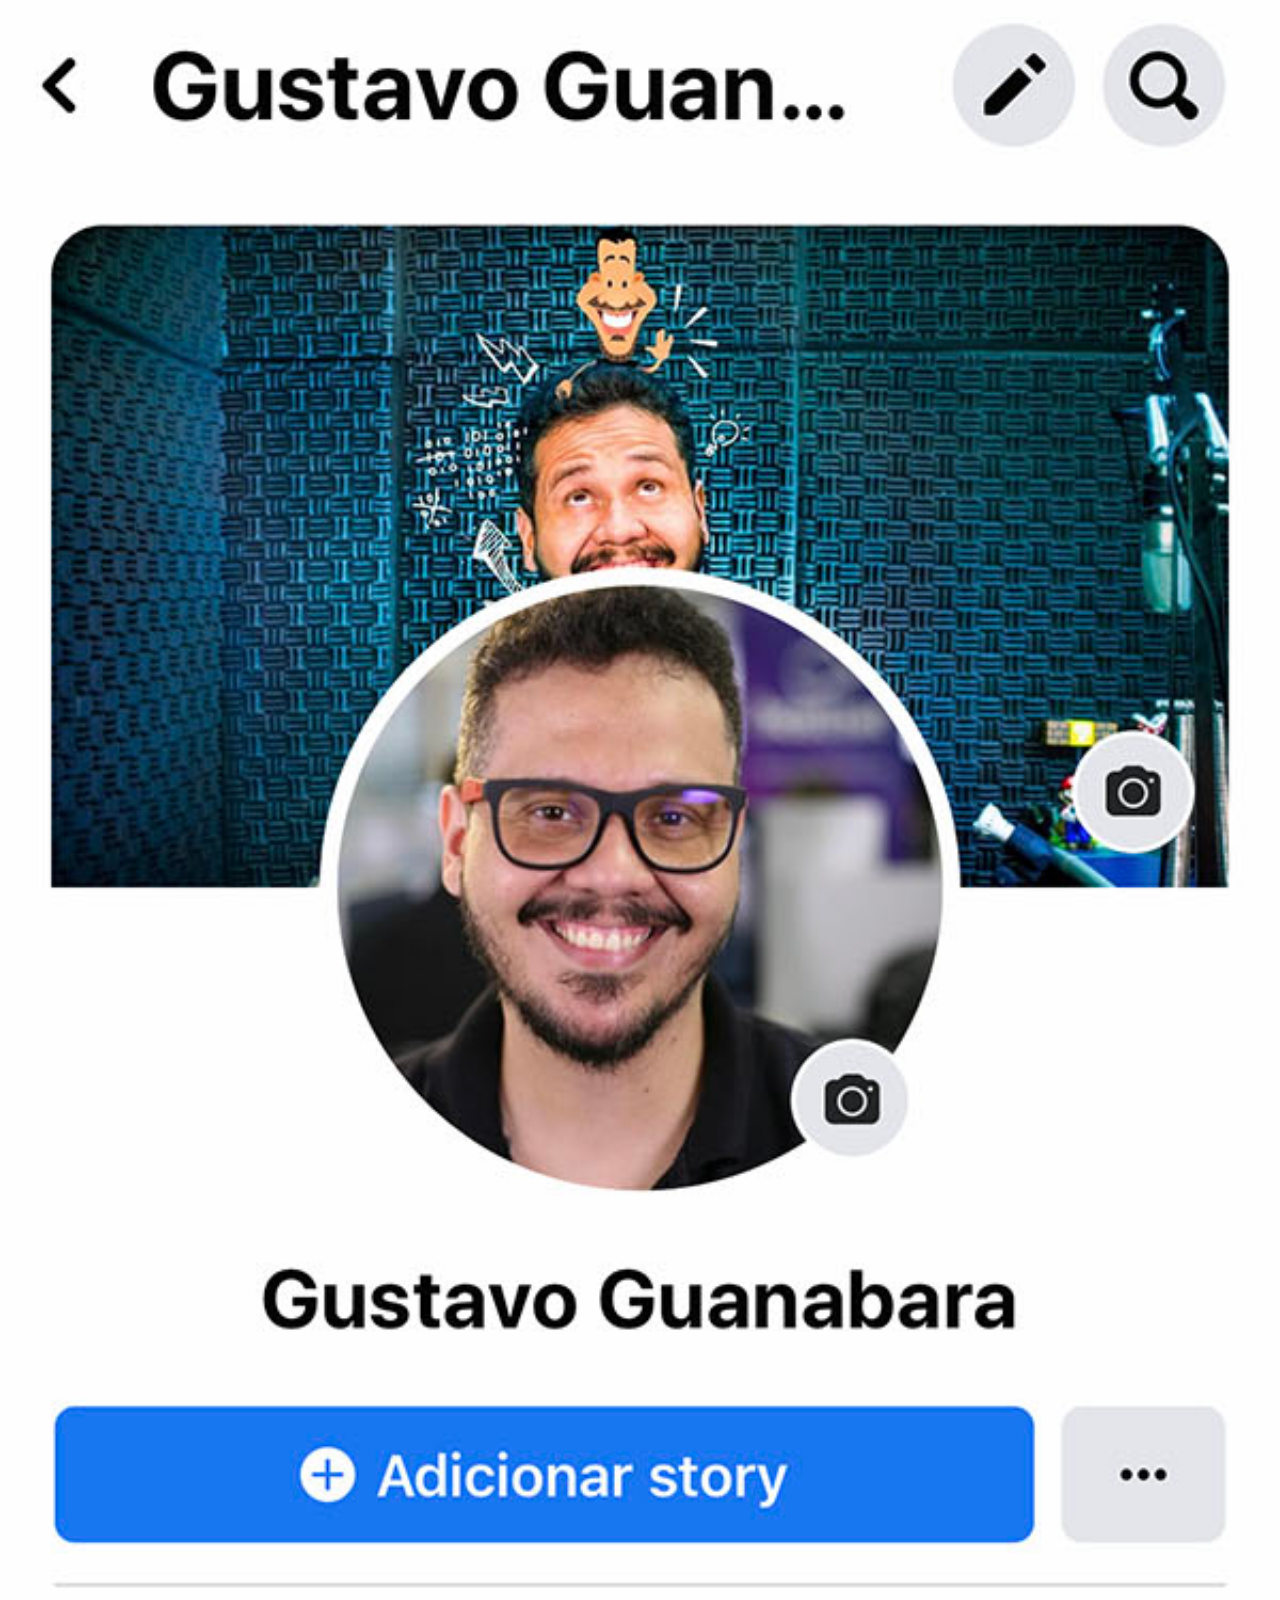
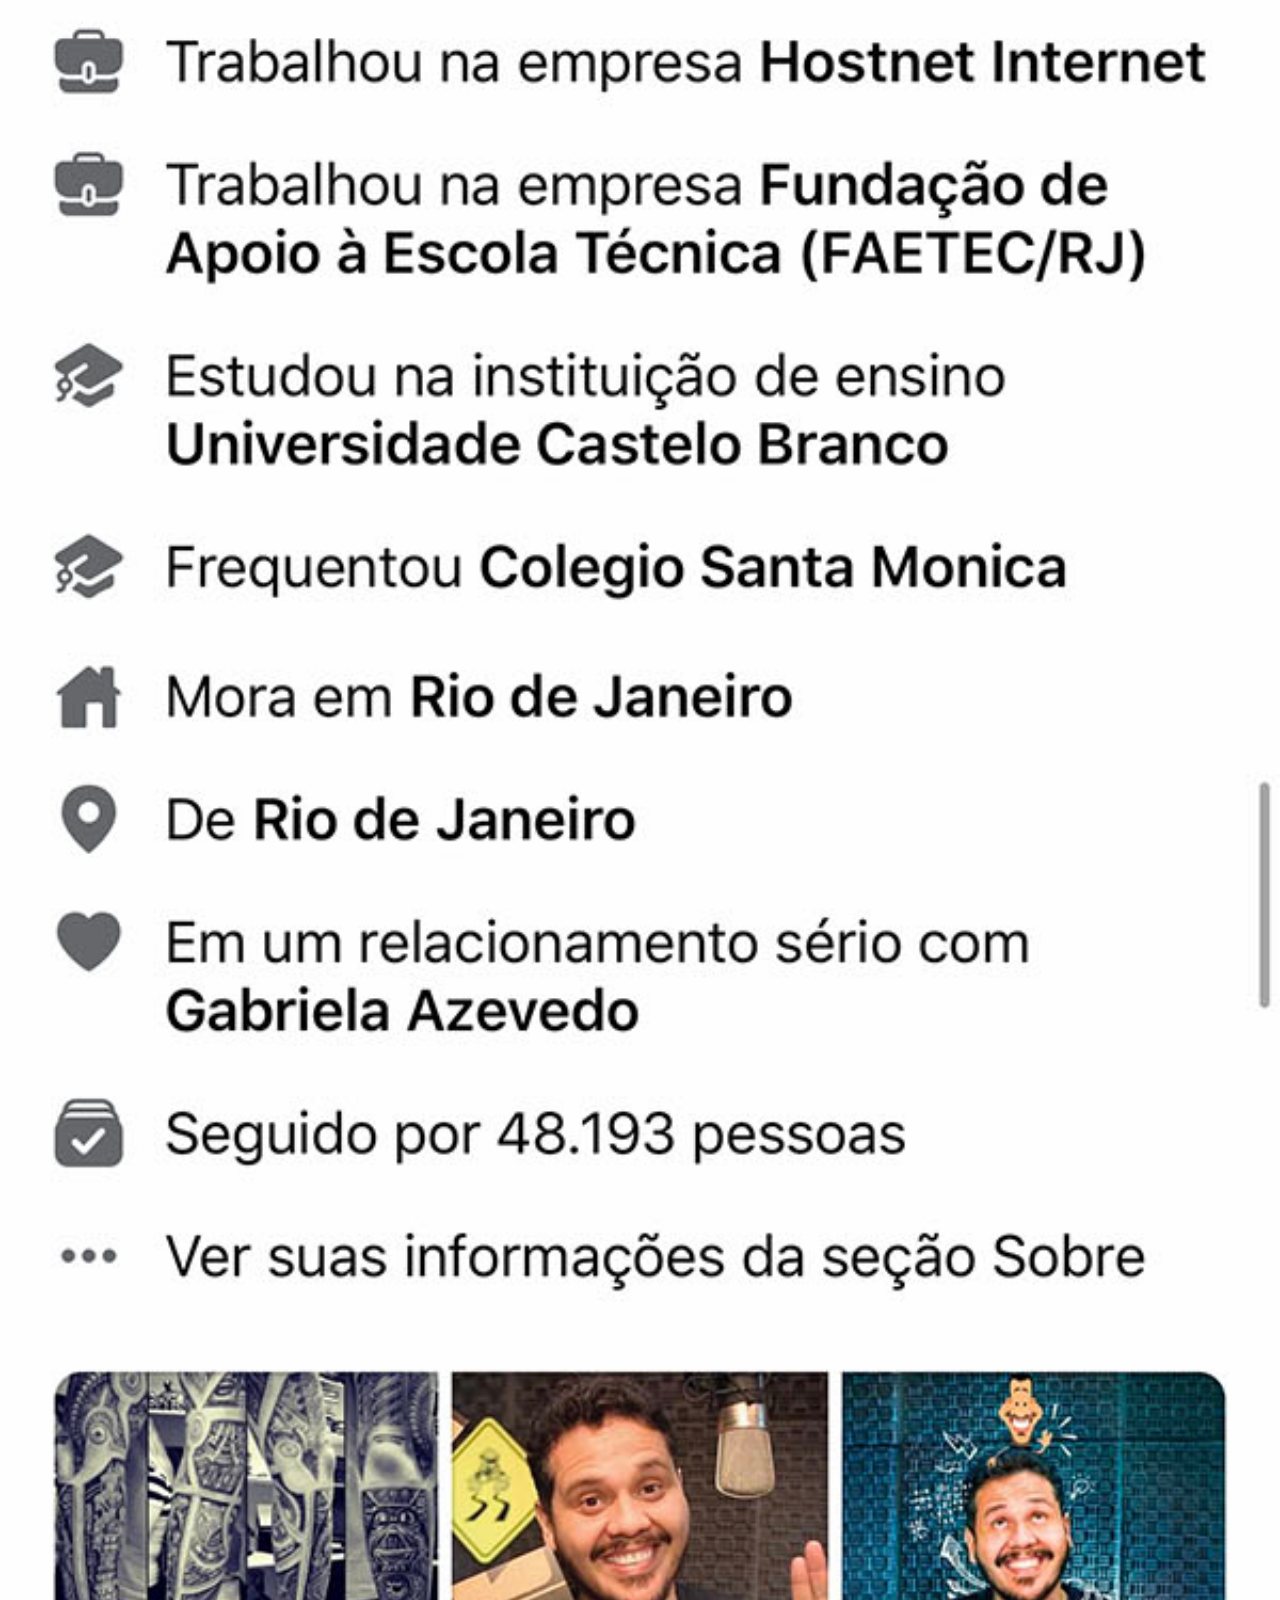
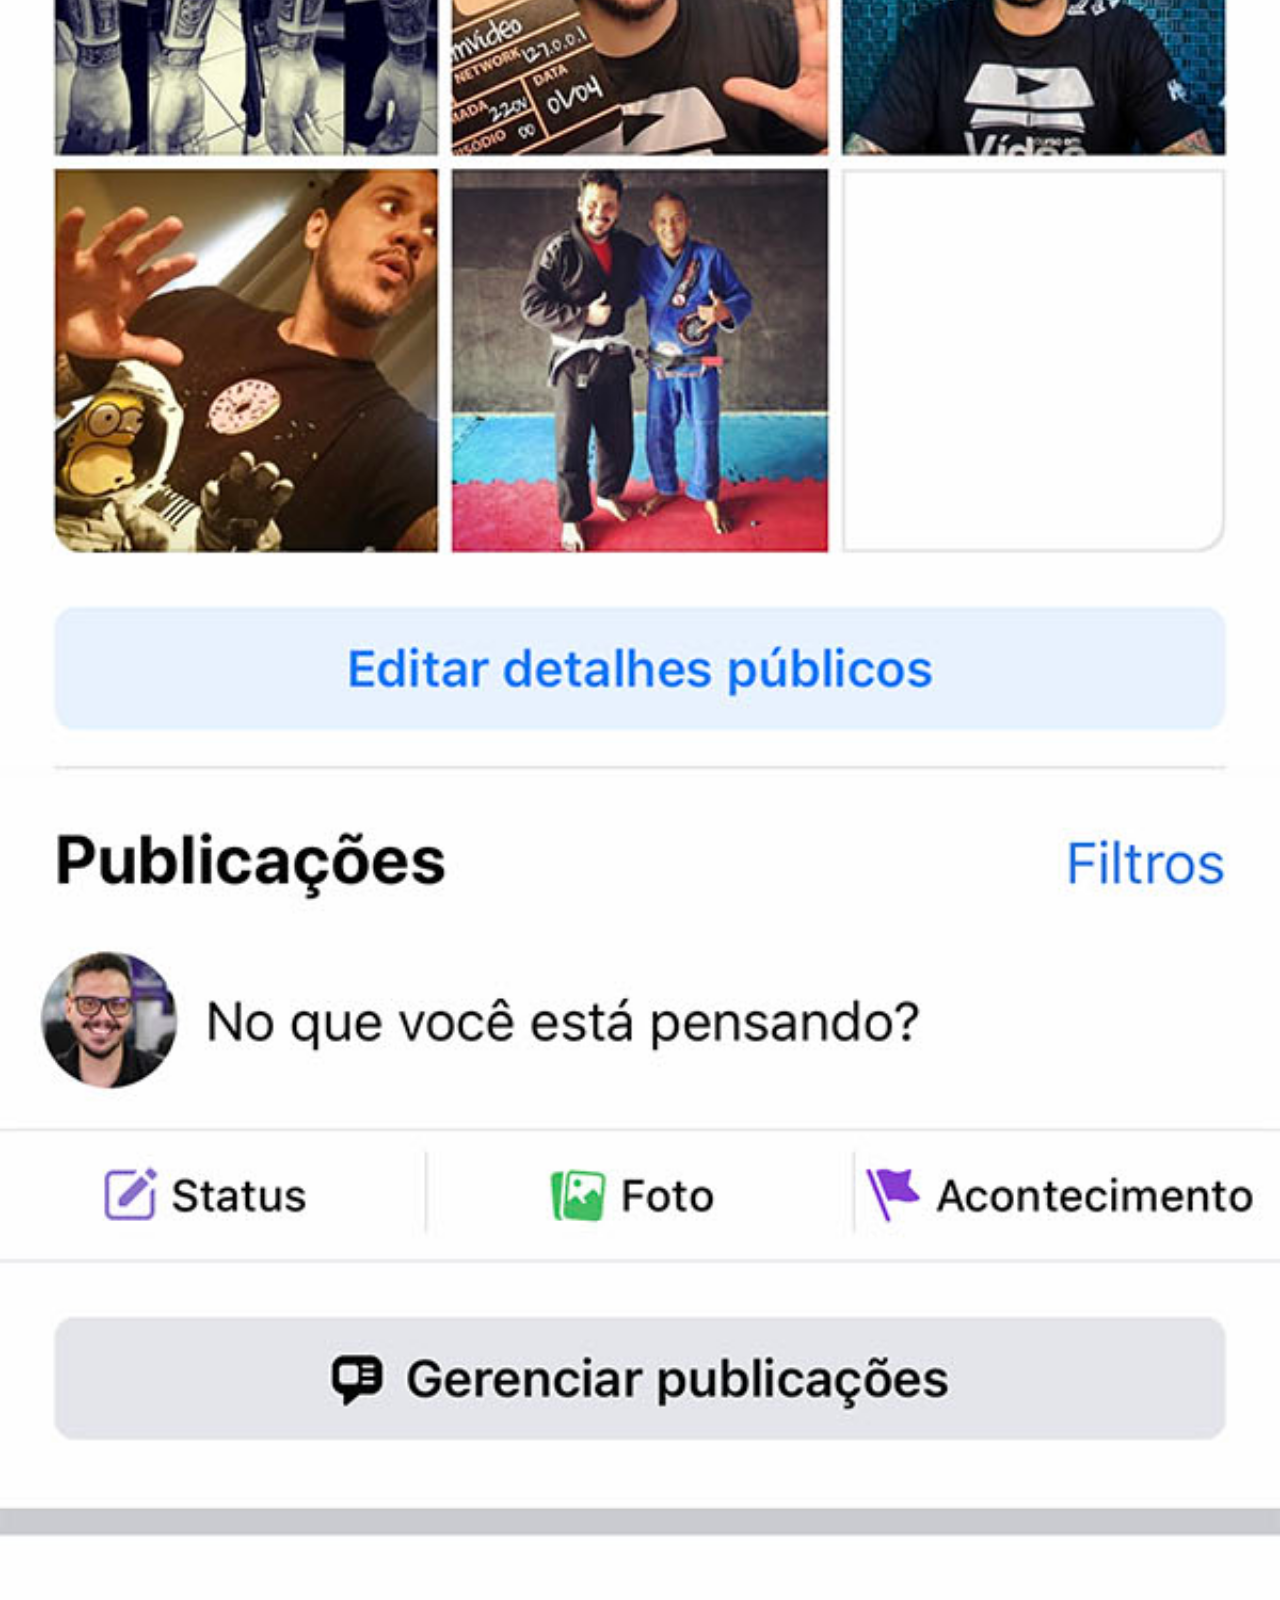
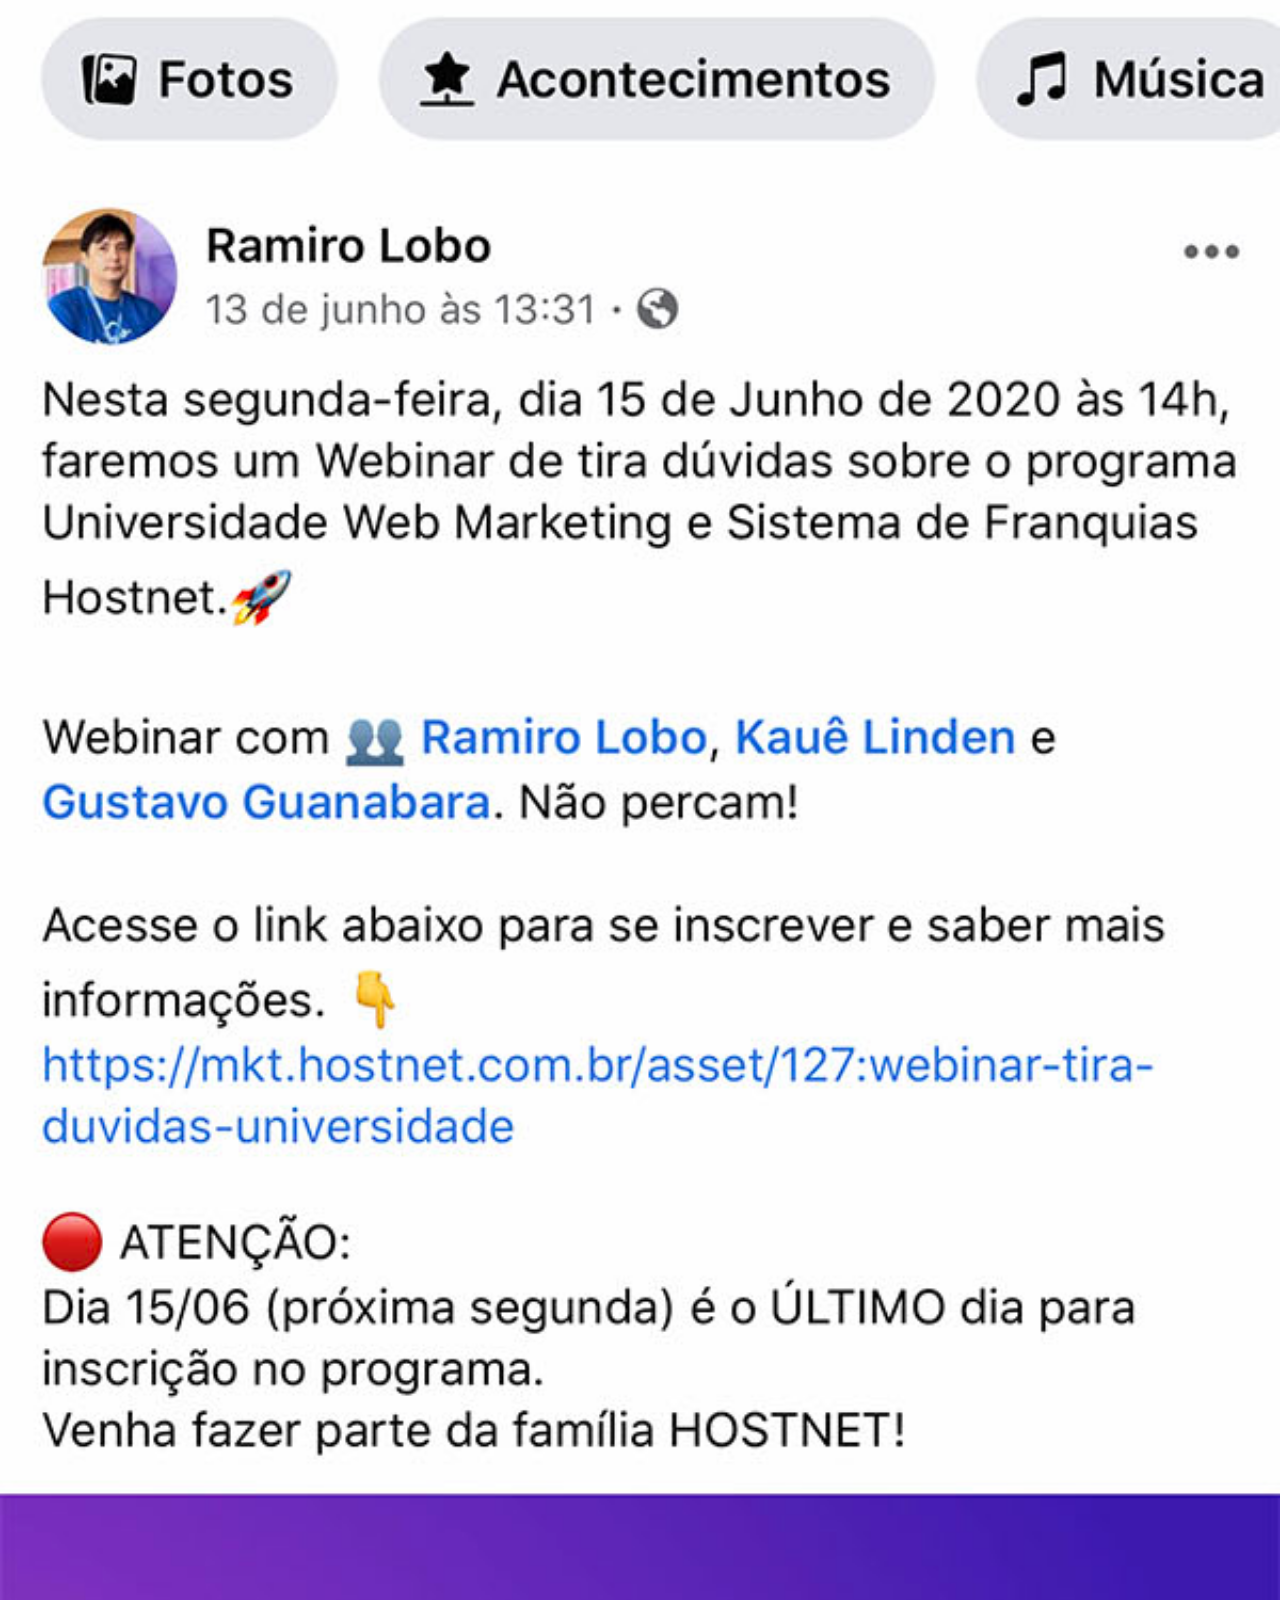
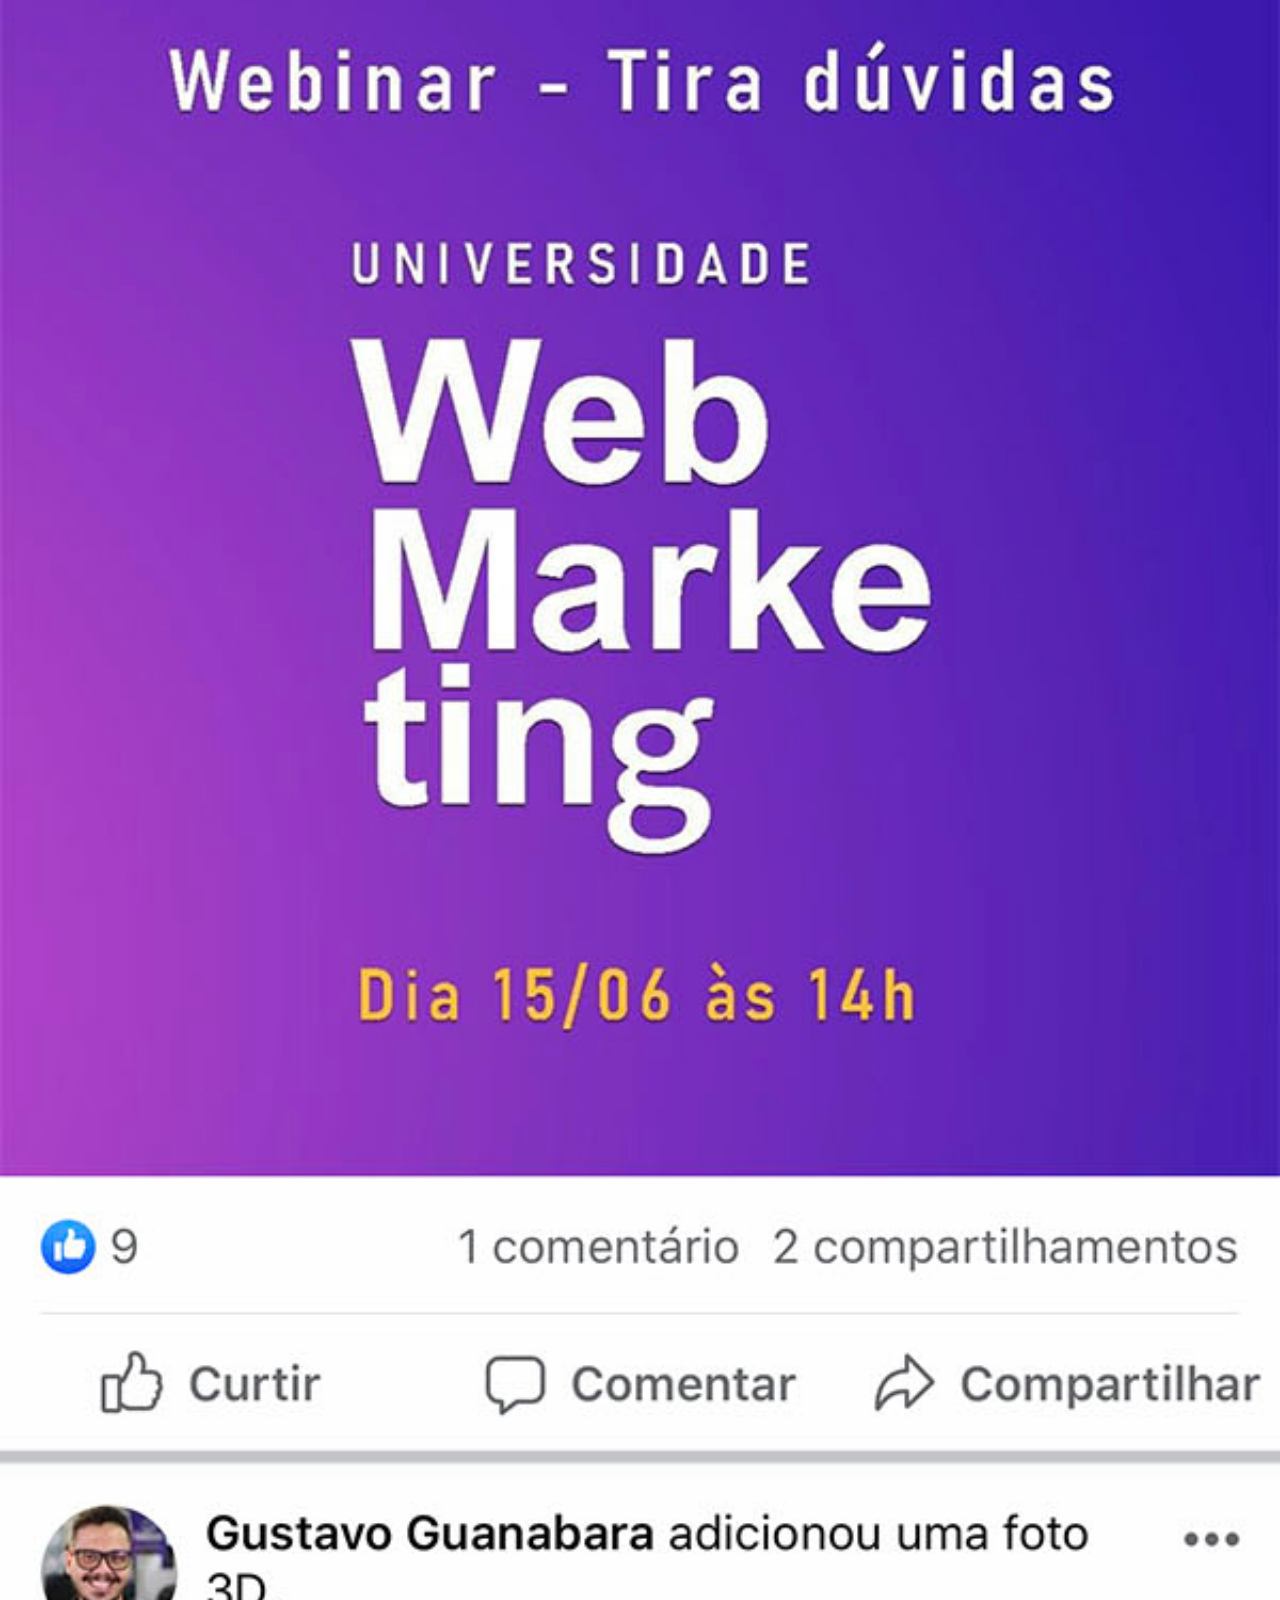
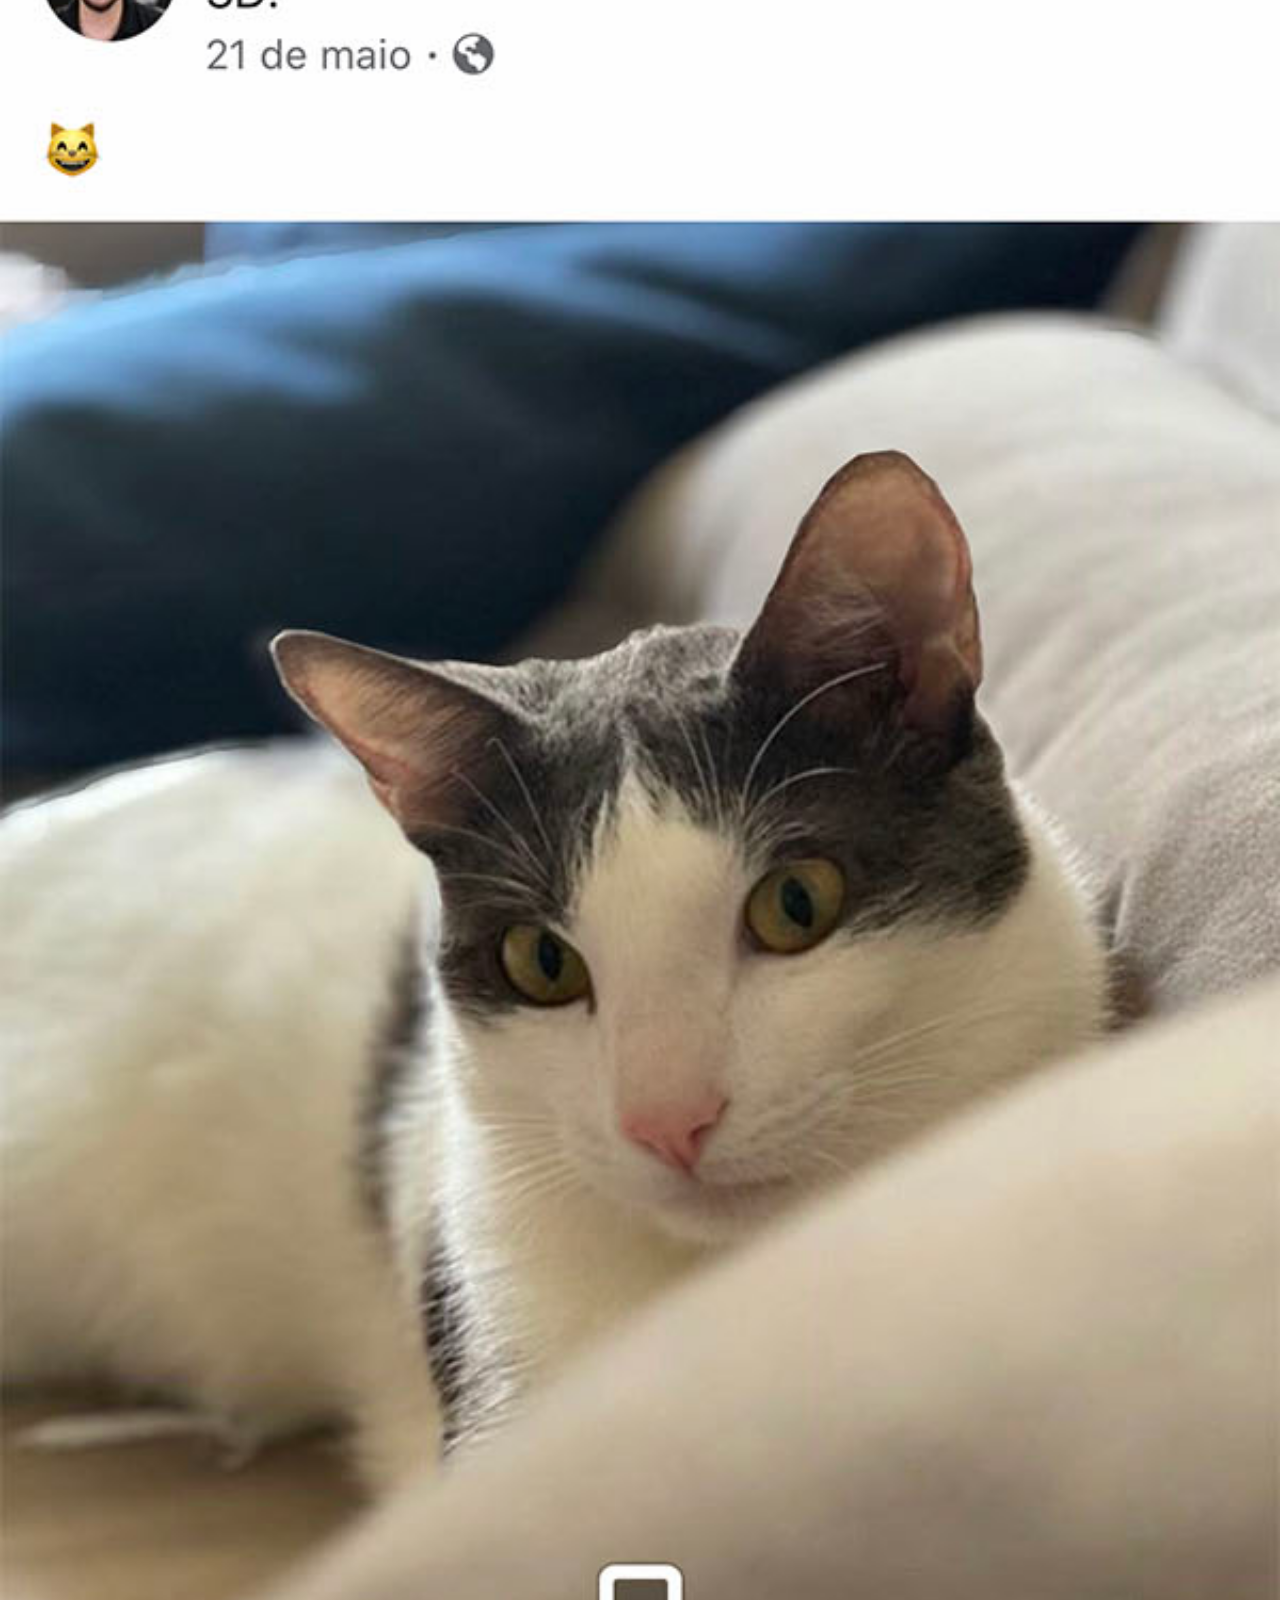
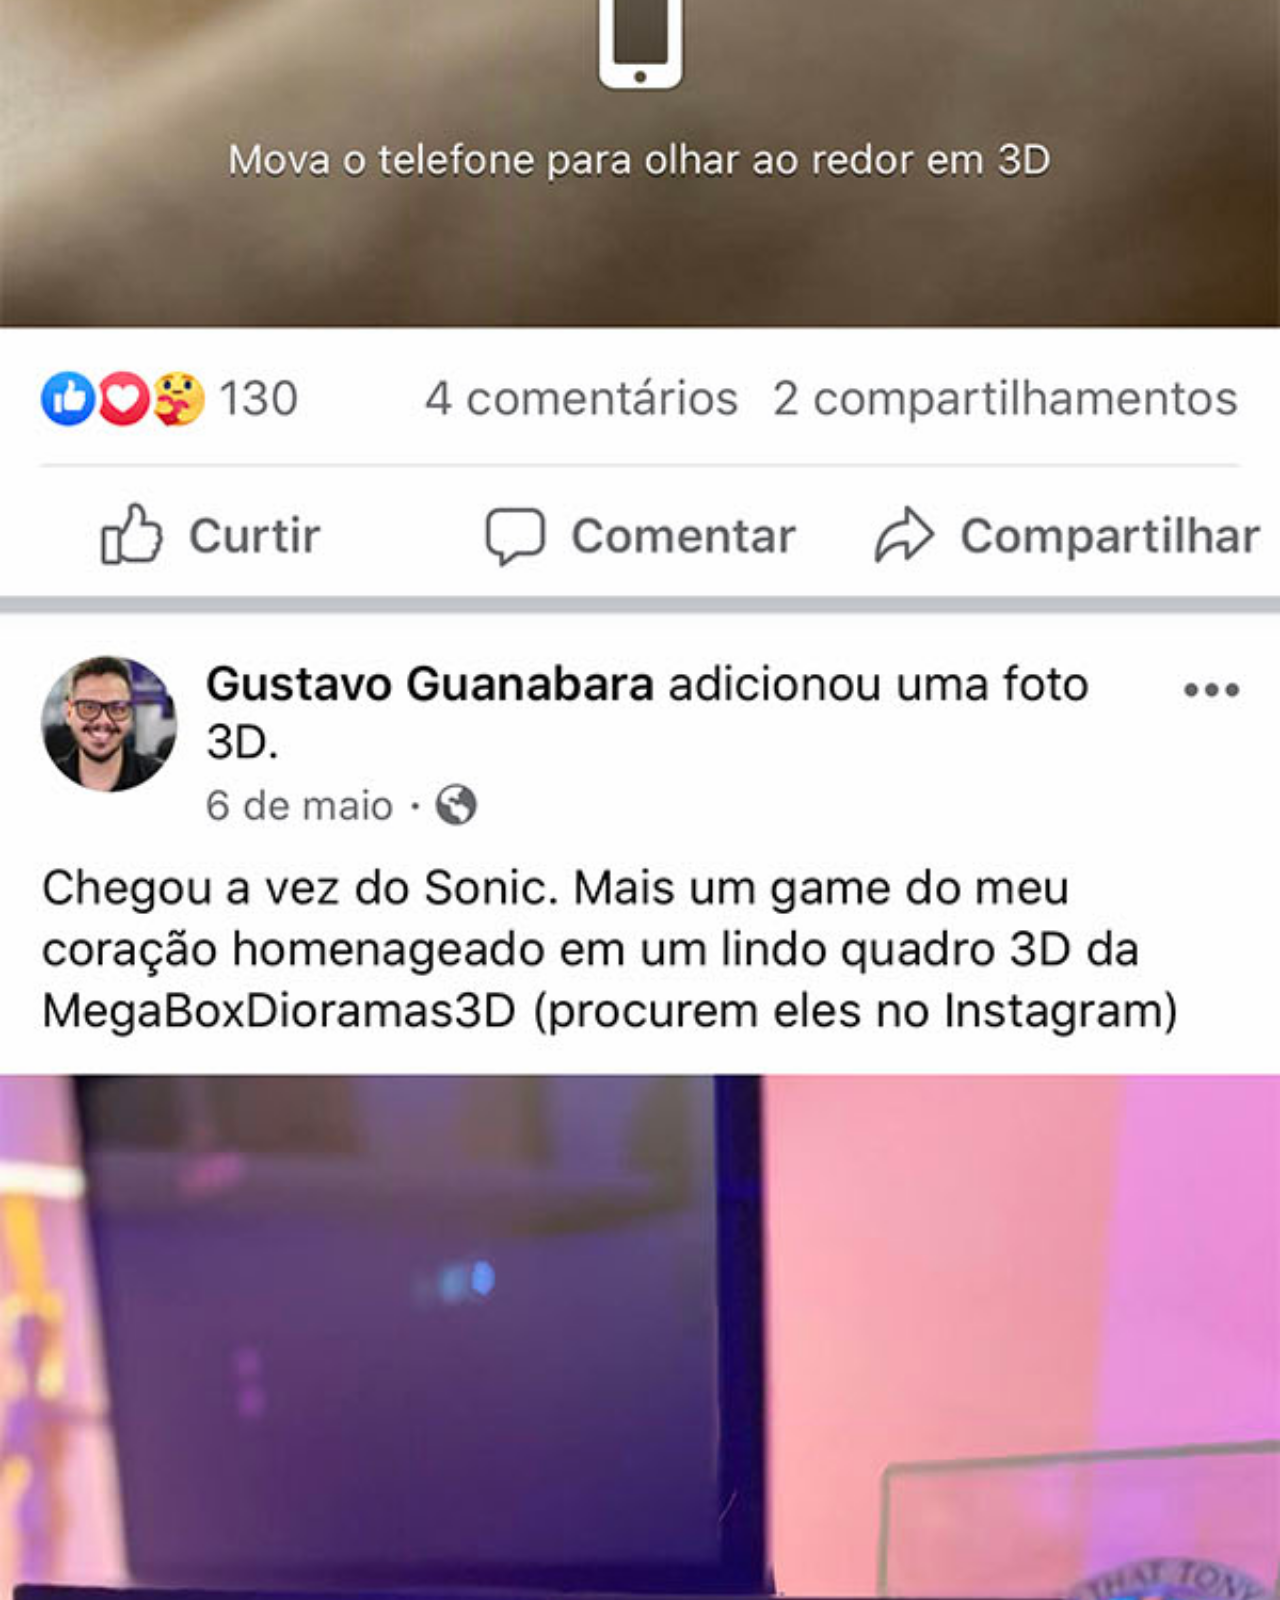
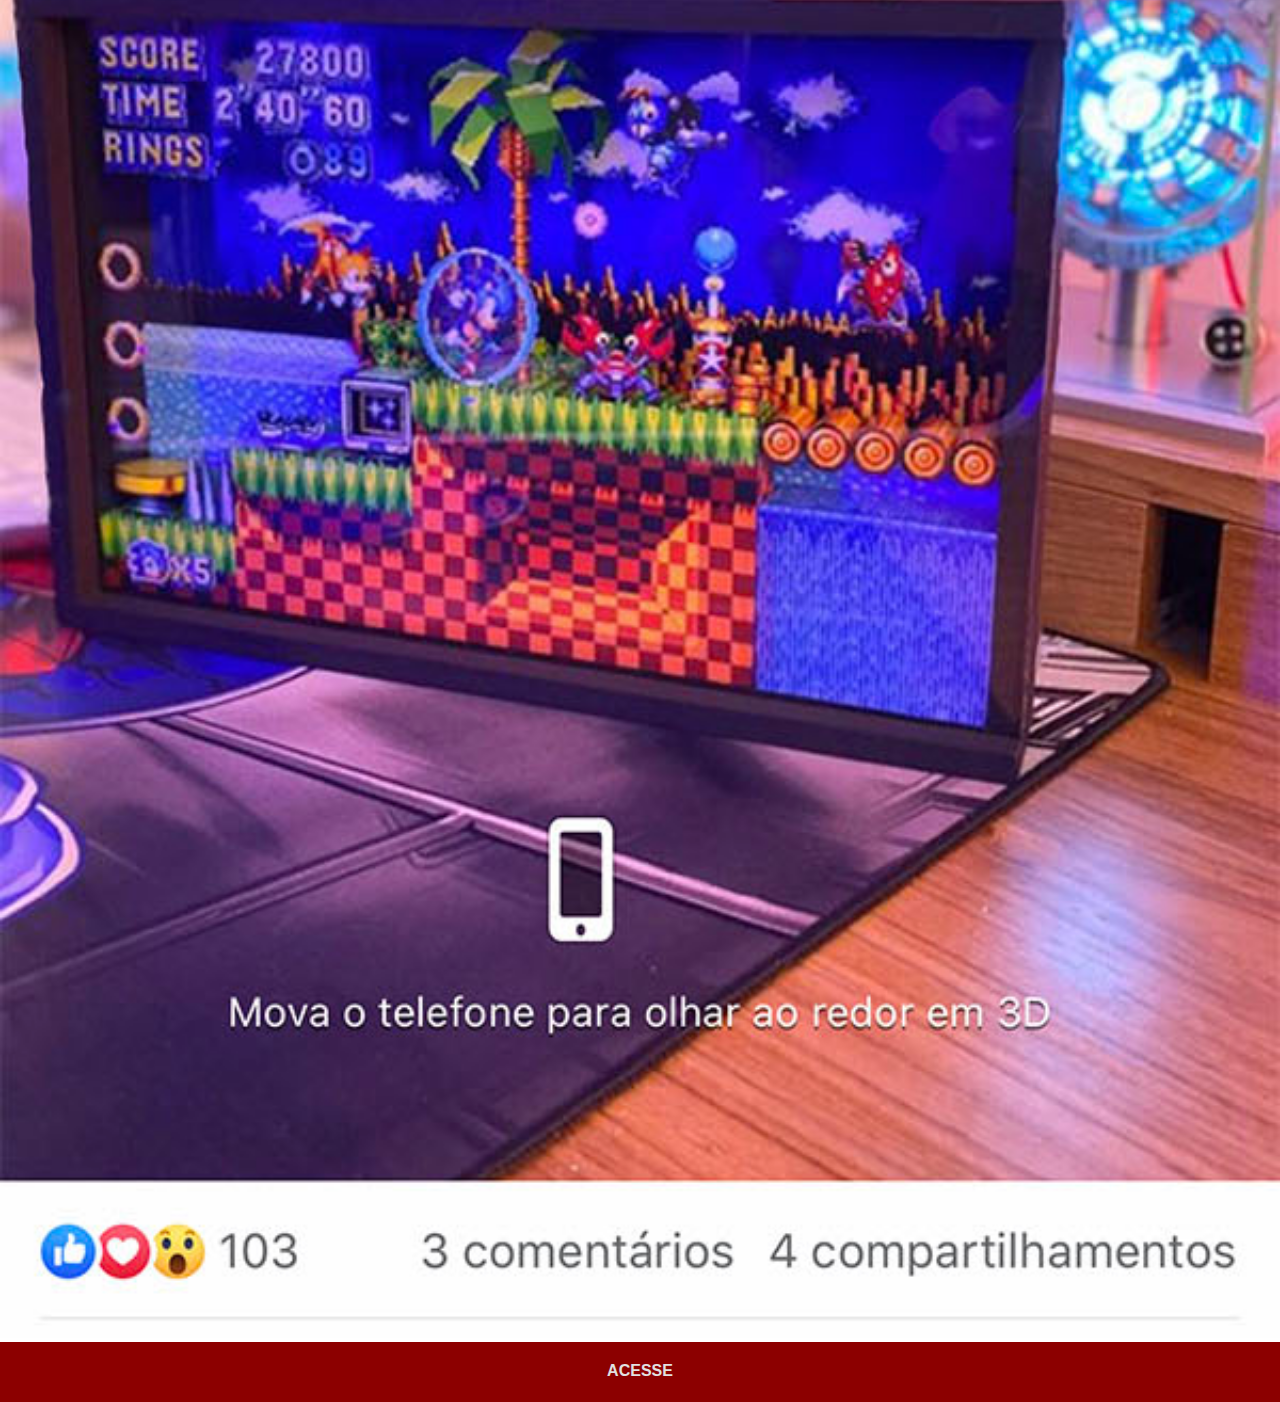
==== facebook.html @ 6705c366 "Criar telas redes sociais" ====
<!DOCTYPE html>
<html lang="pt-br">
<head>
    <meta charset="UTF-8">
    <meta http-equiv="X-UA-Compatible" content="IE=edge">
    <meta name="viewport" content="width=device-width, initial-scale=1.0">
    <title>Facebook</title>
    <link rel="stylesheet" href="estilos/social.css">
</head>
<body>
    <img src="imagens/tela-facebook.jpg" alt="Facebook">
    <a href="https://www.facebook.com/gustavoguanabara" target="_blank"> ACESSE</a>
</body>
</html>
---- estilos/social.css ----
@charset "UTF-8";
*{
    margin: 0px;
    padding: 0px;
    font-family: Arial, Helvetica, sans-serif;
}
::-webkit-scrollbar{
    width: 0px;
    height: 0px;
}
img{
    width: 100vw;
}
a{
    display: block;
    width: 100vw;
    height: 40px;
    background-color: rgb(140, 0, 0);
    color: rgb(225,225,225);
    text-decoration: none;
    text-align: center;
    padding-top: 20px;
    font-weight: bolder;
}
a:hover{
    background-color: rgb(100, 0, 0);
}
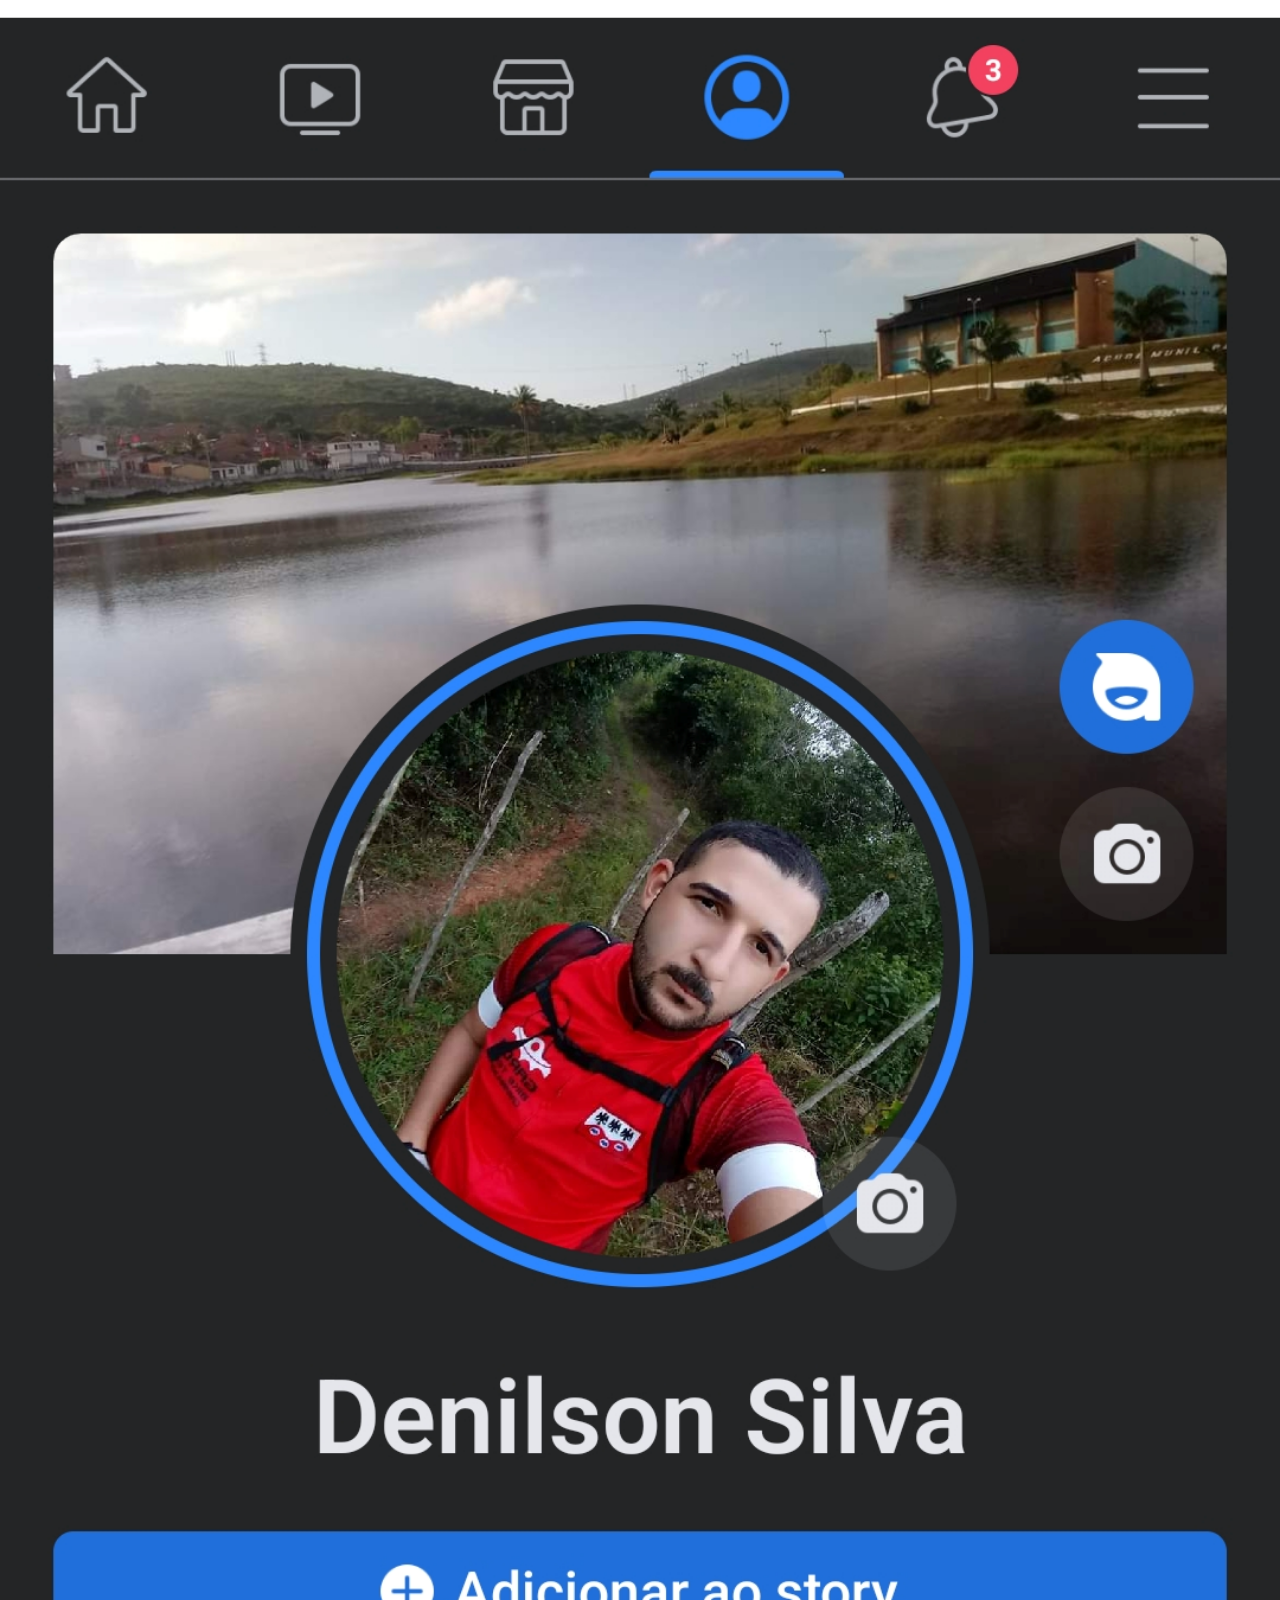
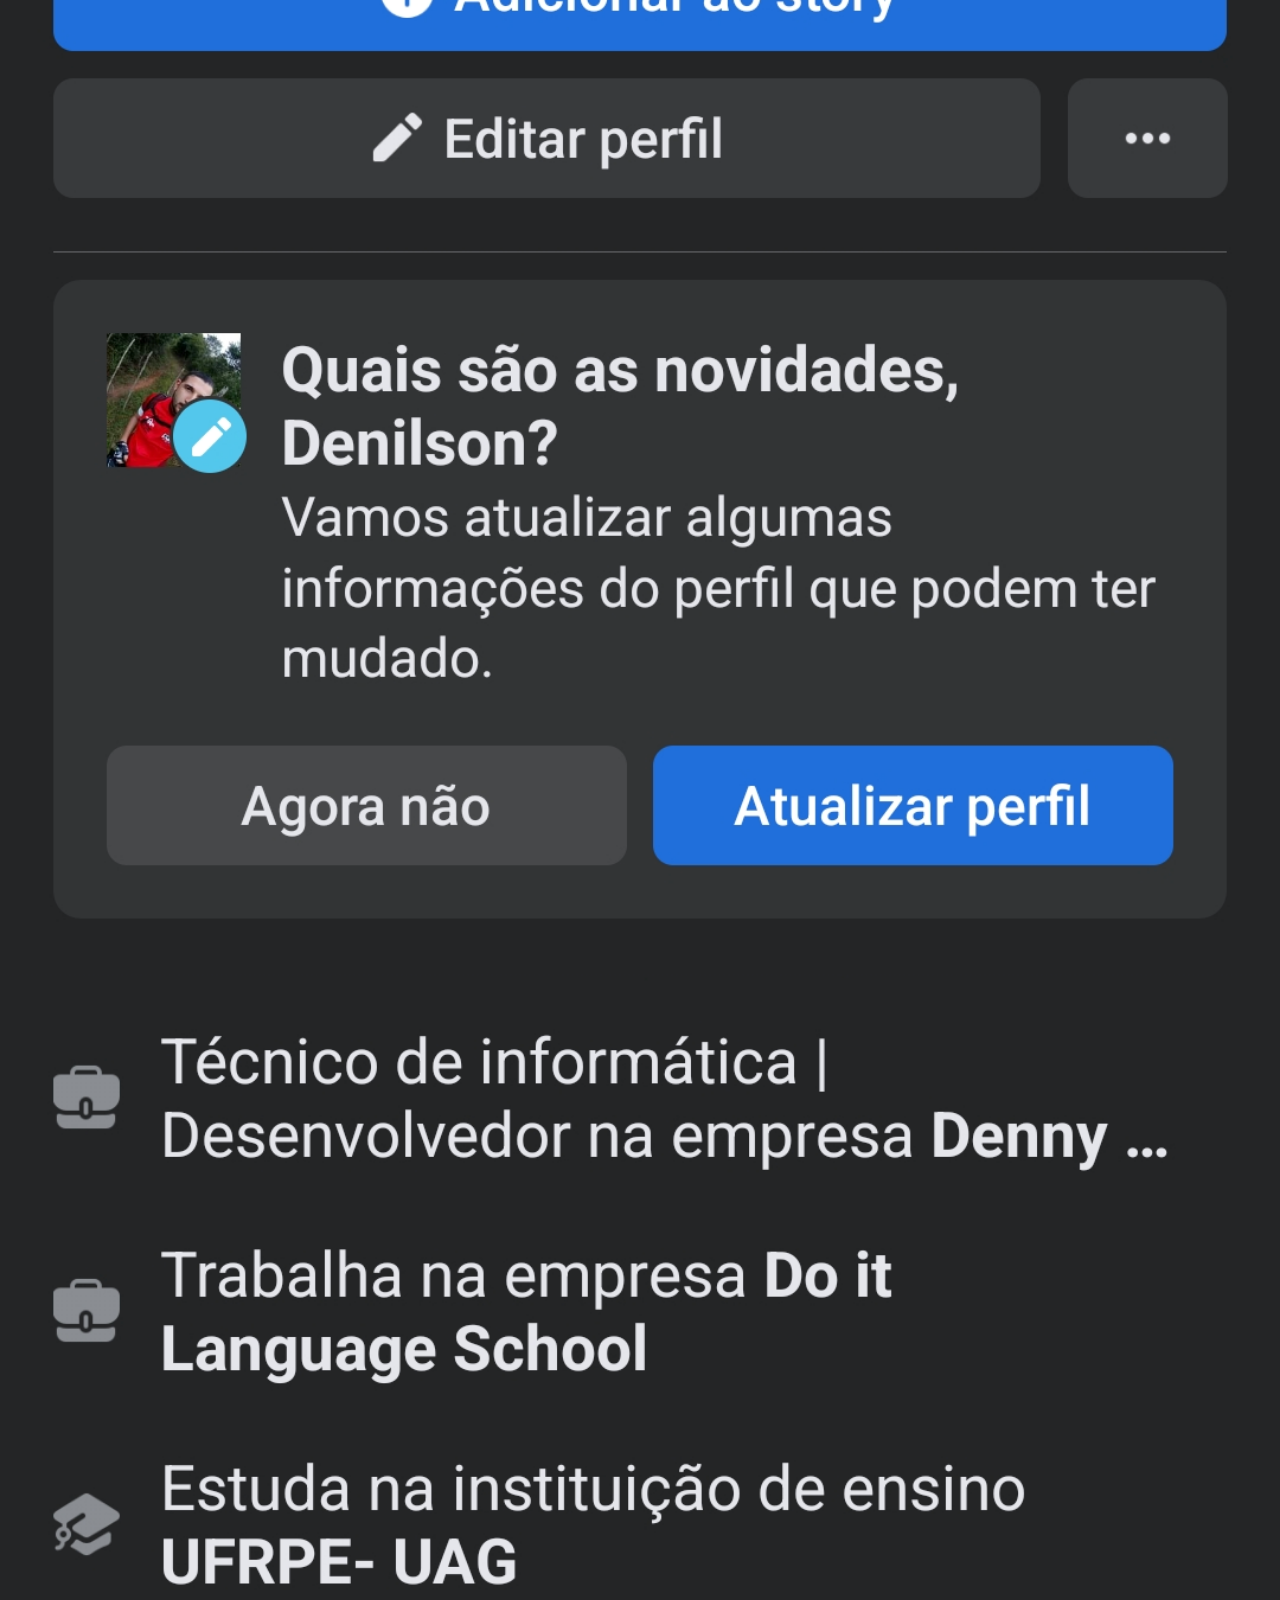
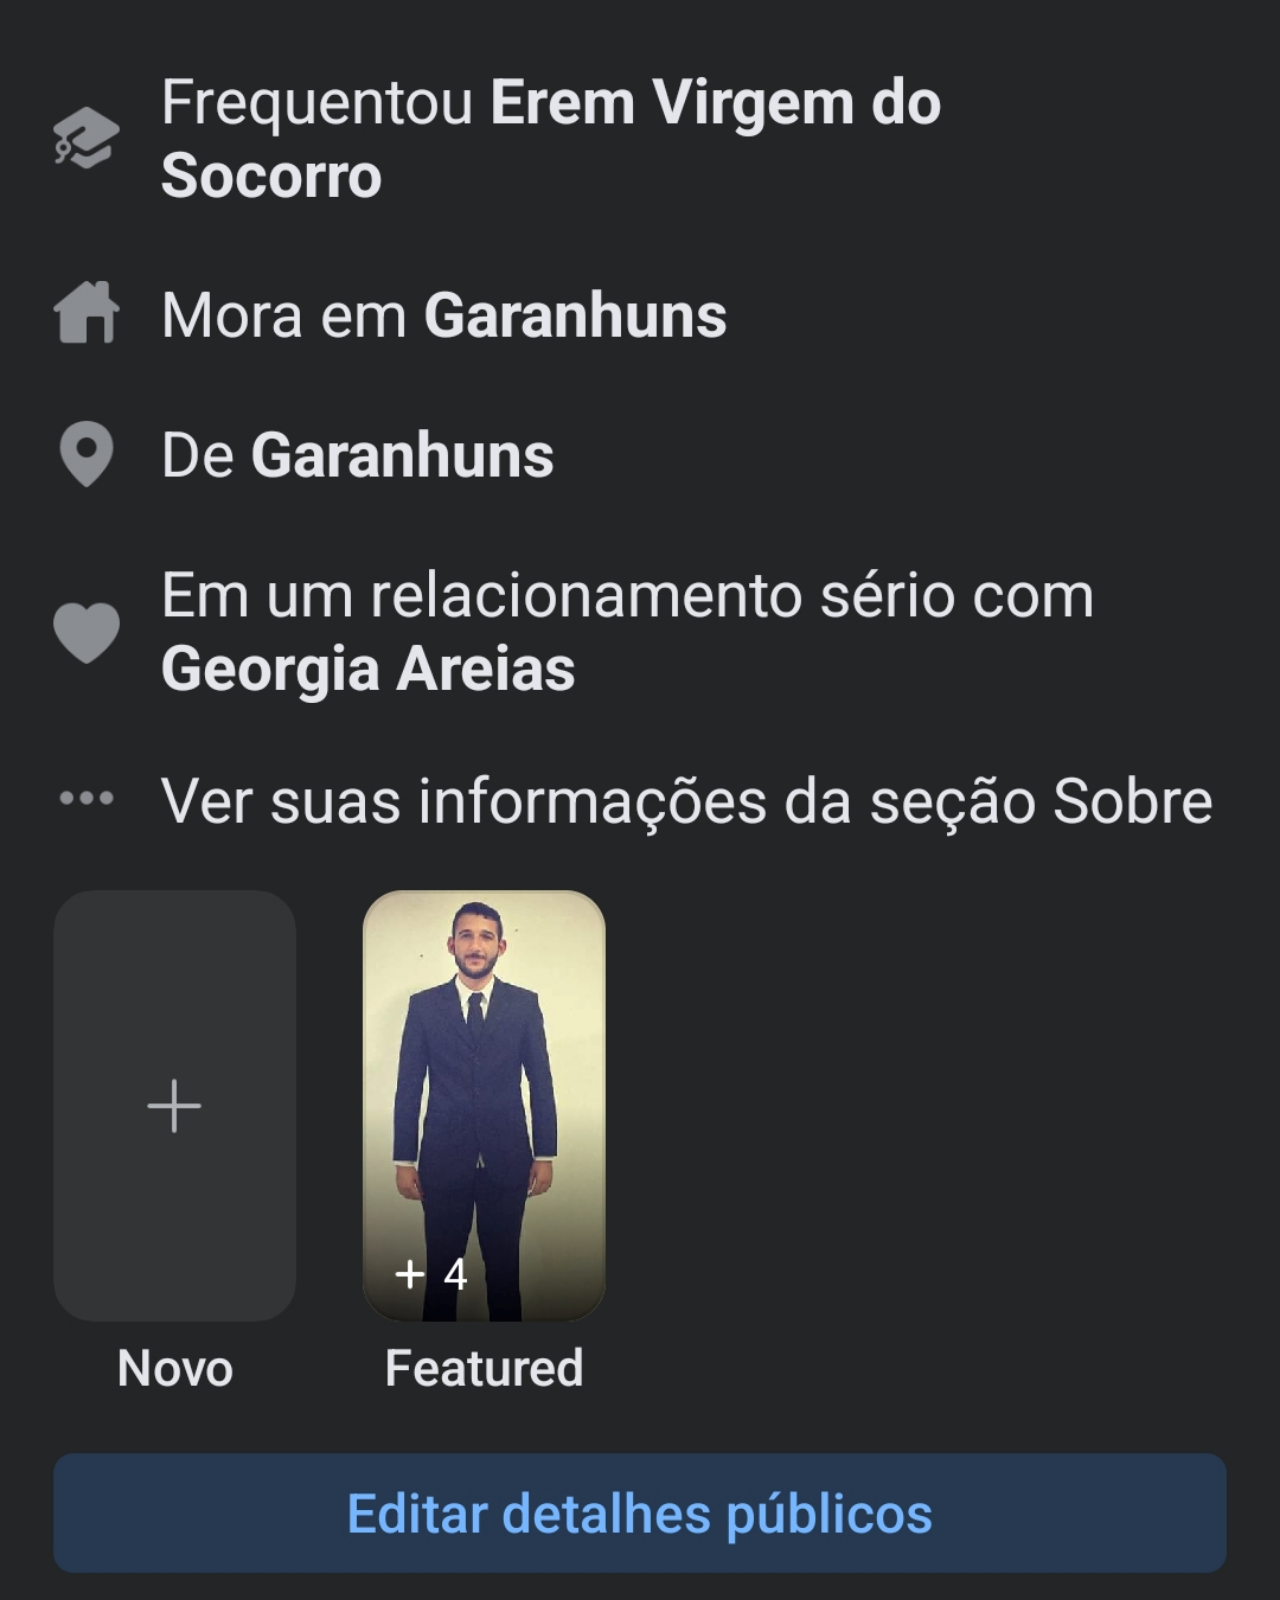
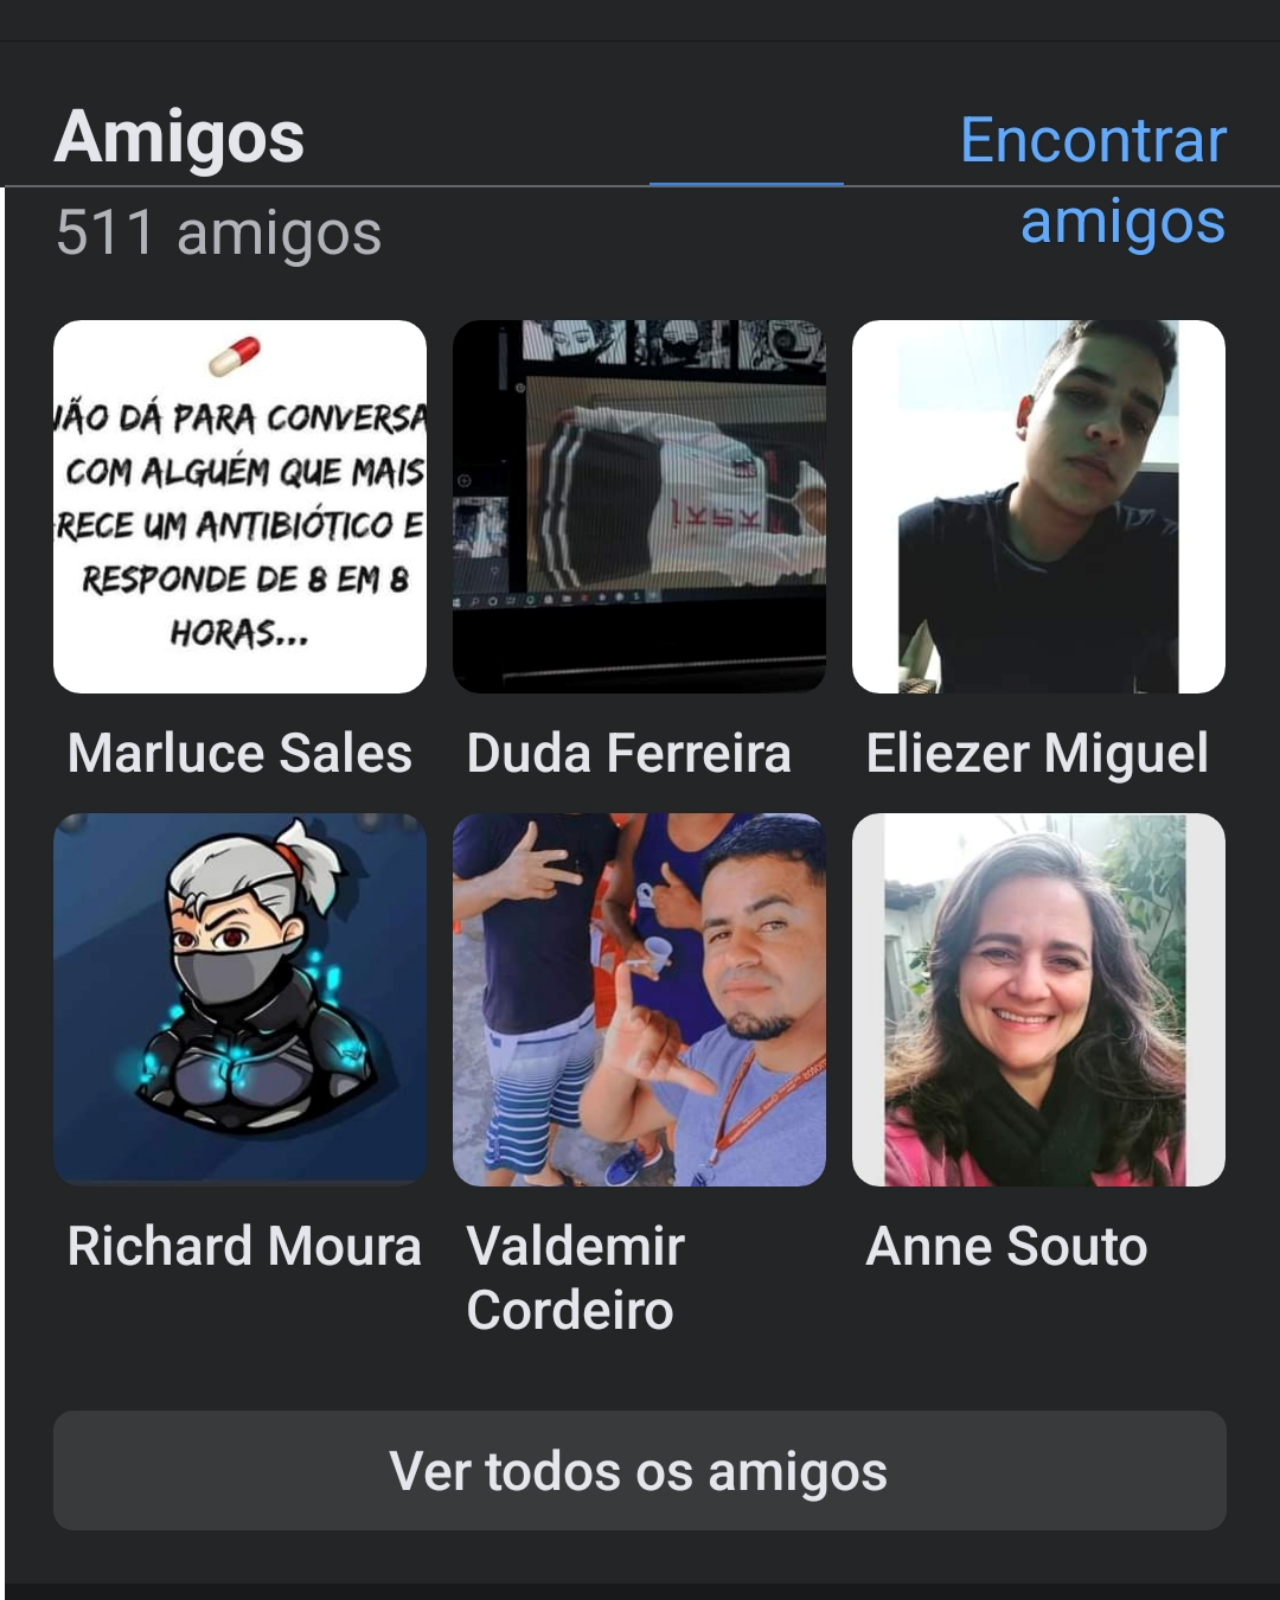
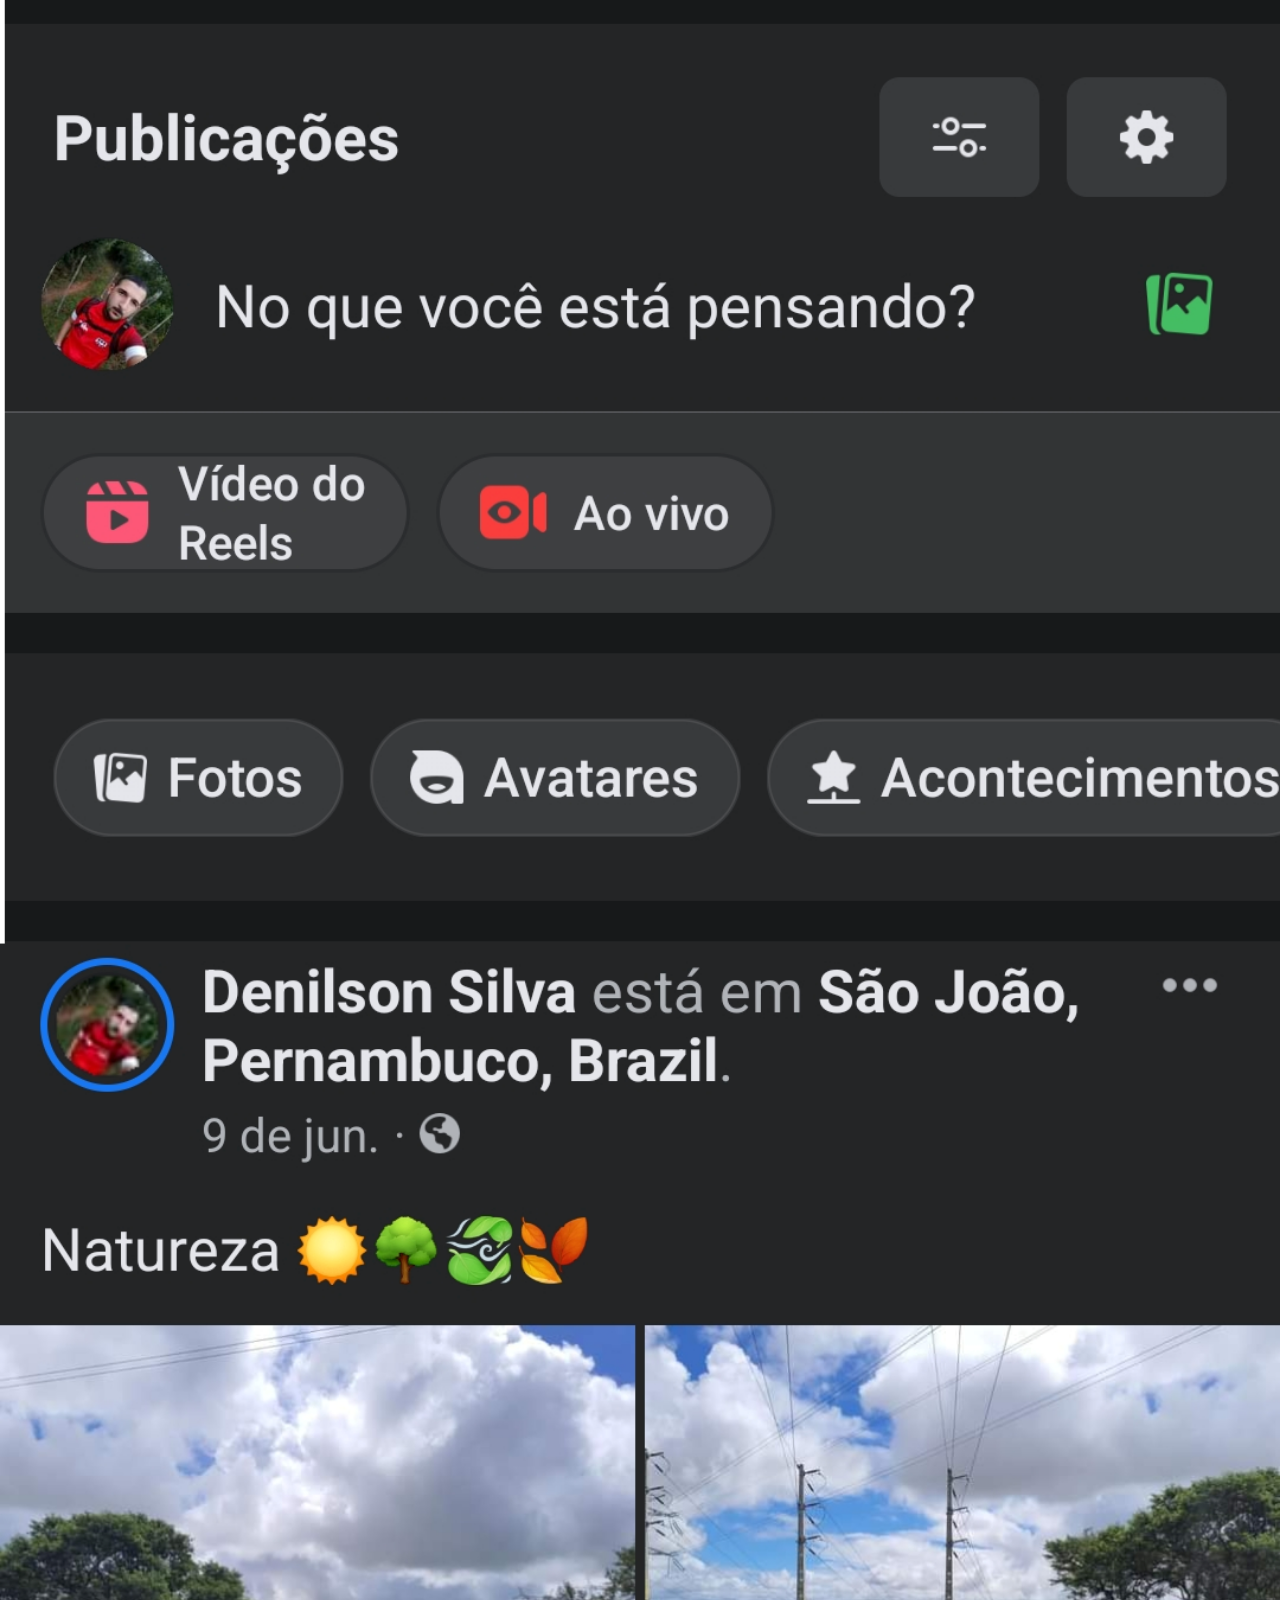
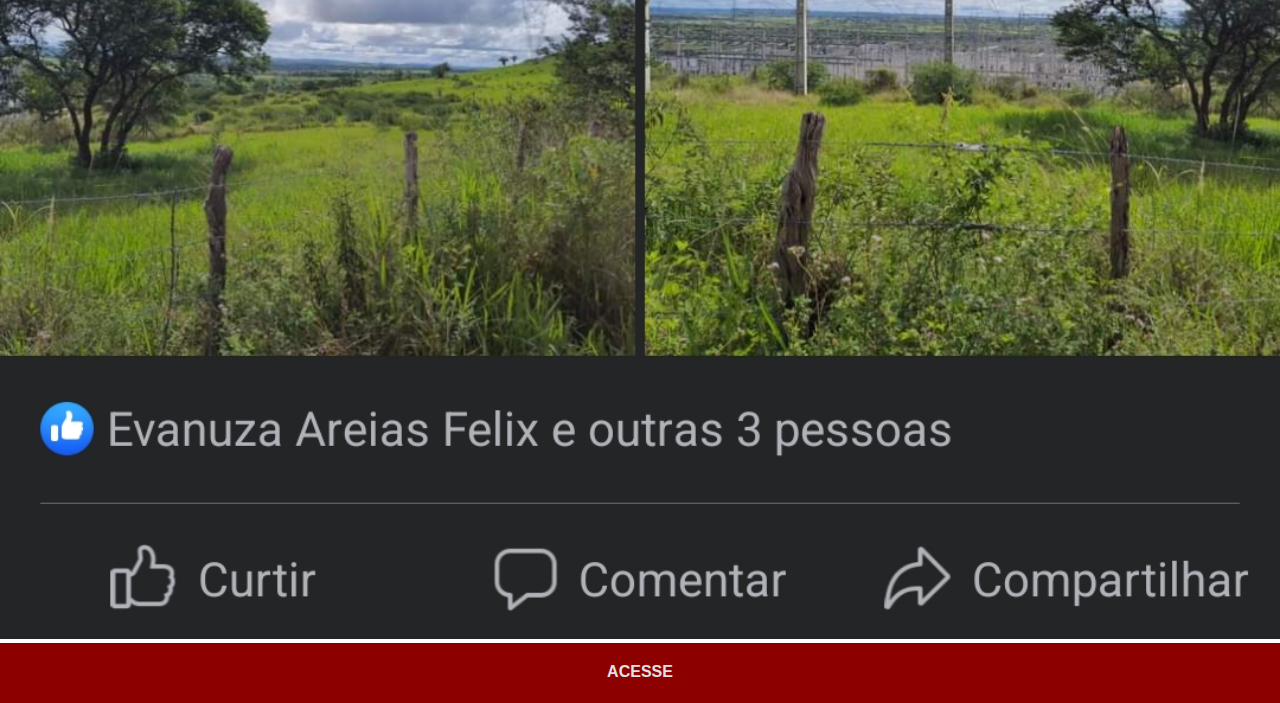
==== commit 392c68ff: "Mudar links e imagens" ====
--- a/facebook.html
+++ b/facebook.html
@@ -8,7 +8,7 @@
     <link rel="stylesheet" href="estilos/social.css">
 </head>
 <body>
-    <img src="imagens/tela-facebook.jpg" alt="Facebook">
-    <a href="https://www.facebook.com/gustavoguanabara" target="_blank"> ACESSE</a>
+    <img src="imagens/tela-facebook.png" alt="Facebook">
+    <a href="https://www.facebook.com/profile.php?id=100005363430745" target="_blank"> ACESSE</a>
 </body>
 </html>